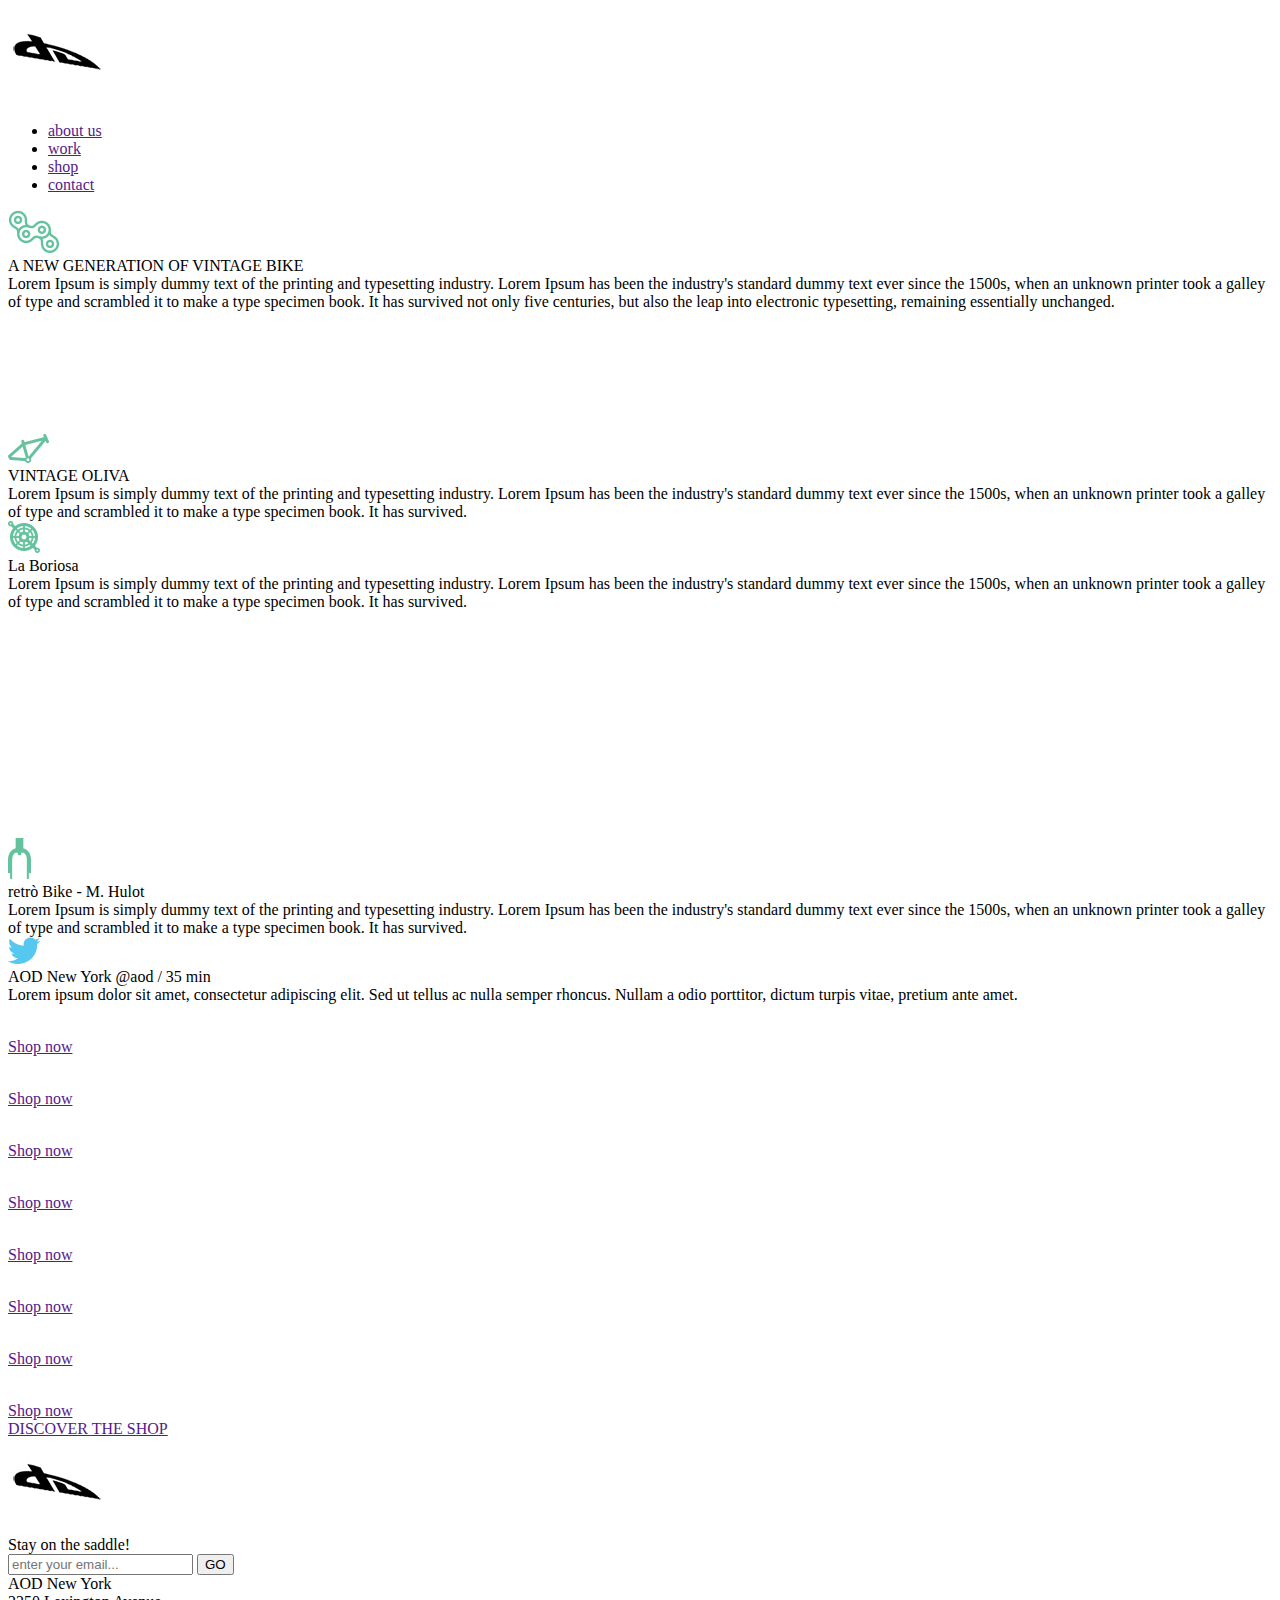
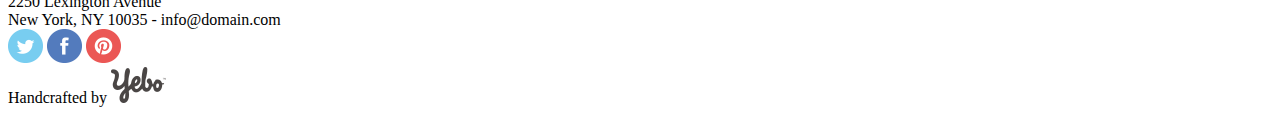
==== index.html @ 82751cbf "add files" ====
<!DOCTYPE html>
<html lang="en">
	 <head>
	<meta charset="UTF-8">
	<meta http-equiv="X-UA-Compatible" content="IE=edge">
	<meta name="viewport" content="width=device-width, initial-scale=1.0">
	<link rel="stylesheet" href="css/style.min.css">
	<title>MainPage</title>
</head>
	<body>
		<div class="wrapper">
			<header class="header">
   <div class="header__container _container">
      <div class="header__body">
         <div class="header__logo">
            <img src="img/logo_1.png" alt="logo">
         </div>
         <nav class="header__menu menu">
            <div class="menu__icon icon-menu">
               <span></span>
               <span></span>
               <span></span>
            </div>
            <div class="menu__body">
               <ul class="menu__list">
                  <li><a href="" class="menu__link">about us</a></li>
                  <li><a href="" class="menu__link">work</a></li>
                  <li><a href="" class="menu__link">shop</a></li>
                  <li><a href="" class="menu__link">contact</a></li>
               </ul>
            </div>
         </nav>
      </div>
   </div>
</header>
			<main class="page">
				<div class="main-screen">
					<div class="main-screen__bg ibg">
					</div>
				</div>
				<section class="generation">
					<div class="generation__container _container">
						<div class="generation__icon">
							<img src="img/icon_126.png" alt="">
						</div>
						<div class="generation__title">A NEW GENERATION OF VINTAGE BIKE</div>
						<div class="generation__text">Lorem Ipsum is simply 
							dummy text of the printing and typesetting industry. 
							Lorem Ipsum has been the industry's standard dummy 
							text ever since the 1500s, when an unknown printer 
							took a galley of type and scrambled it to make a 
							type specimen book. It has survived not only five 
							centuries, but also the leap into electronic 
							typesetting, remaining essentially unchanged.</div>
					</div>
				</section>
				<section class="brands">
					<div class="brands__row">
						<div class="brands__collumn brands__collumn_b1">  
							<a href="" class="brands__item">
								<div class="brands__logo">
									<img src="img/logo_76.png" alt="">
								</div>
							</a>
						</div>
						<div class="brands__collumn">
							<div class="brands__content">
								<div class="brands__icon">
									<img src="img/icon_78.png" alt="">
								</div>
								<div class="brands__title">VINTAGE OLIVA</div>
								<div class="brands__text">Lorem Ipsum is simply dummy text of 
									the printing and typesetting industry. Lorem Ipsum has been 
									the industry's standard dummy text ever since the 1500s, when 
									an unknown printer took a galley of type and scrambled it to 
									make a type specimen book. It has survived.</div>
							</div>
							<div class="brands_image1">
							</div>
						</div>
					</div>
					<div class="brands__row">
						<div class="brands__collumn">
							<div class="brands__content">
								<div class="brands__icon">
									<img src="img/icon_93.png" alt="">
								</div>
								<div class="brands__title">La Boriosa</div>
								<div class="brands__text">Lorem Ipsum is simply dummy text of 
									the printing and typesetting industry. Lorem Ipsum has been 
									the industry's standard dummy text ever since the 1500s, when 
									an unknown printer took a galley of type and scrambled it to 
									make a type specimen book. It has survived.</div>
							</div>
							<div class="brands_image2">
							</div>
						</div>
						<div class="brands__collumn brands__collumn_b2">  
							<a href="" class="brands__item">
								<div class="brands__logo">
									<img src="img/logo_83.png" alt="">
								</div>
							</a>
						</div>
					</div>
					<div class="brands__row">
						<div class="brands__collumn brands__collumn_b3">  
							<a href="" class="brands__item">
								<div class="brands__logo">
									<img src="img/logo_114.png" alt="">
								</div>
							</a>
						</div>
						<div class="brands__collumn">
							<div class="brands__content">
								<div class="brands__icon">
									<img src="img/icon_129.png" alt="">
								</div>
								<div class="brands__title">retrò Bike - M. Hulot</div>
								<div class="brands__text">Lorem Ipsum is simply dummy 
									text of the printing and typesetting industry. 
									Lorem Ipsum has been the industry's standard 
									dummy text ever since the 1500s, when an unknown 
									printer took a galley of type and scrambled it to 
									make a type specimen book. It has survived.</div>
							</div>
							<div class="brands_image3">
							</div>
						</div>
						<div class="brands__collumn brands__collumn_b4">
						</div>
					</div>
				</section>
				<section class="slider">
					<div class="slider__container _container">
						<div class="slider__body">
							<div class="slider__item">
								<div class="slider__icon">
									<img src="img/icon_130.png" alt="">
								</div>
								<div class="slider__title">AOD New York @aod <span>/ 35 min</span></div>
								<div class="slider__text">Lorem ipsum dolor sit amet, 
									consectetur adipiscing elit. Sed ut tellus ac nulla semper 
									rhoncus. Nullam a odio porttitor, dictum turpis vitae, 
									pretium ante amet.</div>
							</div>
						</div>
					</div>
				</section>
				<section class="shop">
					<div class="shop__body">
						<div class="shop__collumn shop__collumn_b">
							<div class="shop__block block-shop">
								<div class="block-shop__row">
									<div class="block-shop__collumn_1">
										<a href="" class="block-shop__item">
											<div class="block-shop__logo">
												<img src="img/shape_13_169.png" alt="">
												<br>Shop now
											</div>
										</a>
									</div>
									<div class="block-shop__collumn_2">
										<a href="" class="block-shop__item">
											<div class="block-shop__logo">
												<img src="img/shape_13_169.png" alt="">
												<br>Shop now
											</div>
										</a>
									</div>
								</div>
								<div class="block-shop__collumn_3">
									<a href="" class="block-shop__item block-shop__item_l">
										<div class="block-shop__logo">
											<img src="img/shape_13_169.png" alt="">
											<br>Shop now
										</div>
									</a>
								</div>
							</div>
						</div>
						<div class="shop__collumn">
							<div class="shop__block block-shop">
								<div class="block-shop__collumn_4">
									<a href="" class="block-shop__item block-shop__item_b">
										<div class="block-shop__logo">
											<img src="img/shape_13_169.png" alt="">
											<br>Shop now
										</div>
									</a>
								</div>
							</div>
						</div>
						<div class="shop__collumn">
							<div class="shop__block block-shop">
								<div class="block-shop__collumn_5">
									<a href="" class="block-shop__item block-shop__item_b">
										<div class="block-shop__logo">
											<img src="img/shape_13_169.png" alt="">
											<br>Shop now
										</div>
									</a>
								</div>
							</div>
						</div>
						<div class="shop__collumn shop__collumn_b">
							<div class="shop__block block-shop">
								<div class="block-shop__collumn_6">
									<a href="" class="block-shop__item block-shop__item_l">
										<div class="block-shop__logo">
											<img src="img/shape_13_169.png" alt="">
											<br>Shop now
										</div>
									</a>
								</div>
								<div class="block-shop__row">
									<div class="block-shop__collumn_7">
										<a href="" class="block-shop__item">
											<div class="block-shop__logo">
												<img src="img/shape_13_169.png" alt="">
												<br>Shop now
											</div>
										</a>
									</div>
									<div class="block-shop__collumn_8">
										<a href="" class="block-shop__item">
											<div class="block-shop__logo">
												<img src="img/shape_13_169.png" alt="">
												<br>Shop now
											</div>
										</a>
									</div>
								</div>
							</div>
						</div>
					</div>
					<div class="shop_footer">
						<a href="" class="shop__btn">DISCOVER THE SHOP</a>
					</div>
				</section>
				<div class="subscribe">
					<div class="subscribe__container _container">
						<div class="subscribe__body">
							<div class="subscribe__logo">
								<img src="img/logo_1.png" alt="">
							</div>
							<div class="subscribe__label">Stay on the saddle!</div>
							<form class="subscribe__form">
								<input class="subscribe__input" placeholder="enter your email...">
								<button type="submit" class="subscribe__btn">GO</button>
							</form>
						</div>
					</div>
				</div>
				<footer class="footer">
   <div class="footer_container _container">
      <div class="footer__body">
         <div class="footer__adress">AOD New York <br>
            2250 Lexington Avenue <br>
            New York, NY 10035 - info@domain.com</div>
         <div class="footer__social">
            <a href=""><img src="img/vector_smart_object_199.png" alt=""></a>
            <a href=""><img src="img/vector_smart_object_200.png" alt=""></a>
            <a href=""><img src="img/vector_smart_object_201.png" alt=""></a>
         </div>
         <div class="footer__mark">
               <span>Handcrafted by</span>
               <img src="img/y_e_b_o_logo_206.png" alt="">
         </div>
      </div>
   </div>
</footer>
			</main>
		</div>
		<script src="js/app.min.js"></script>
	</body>
</html>
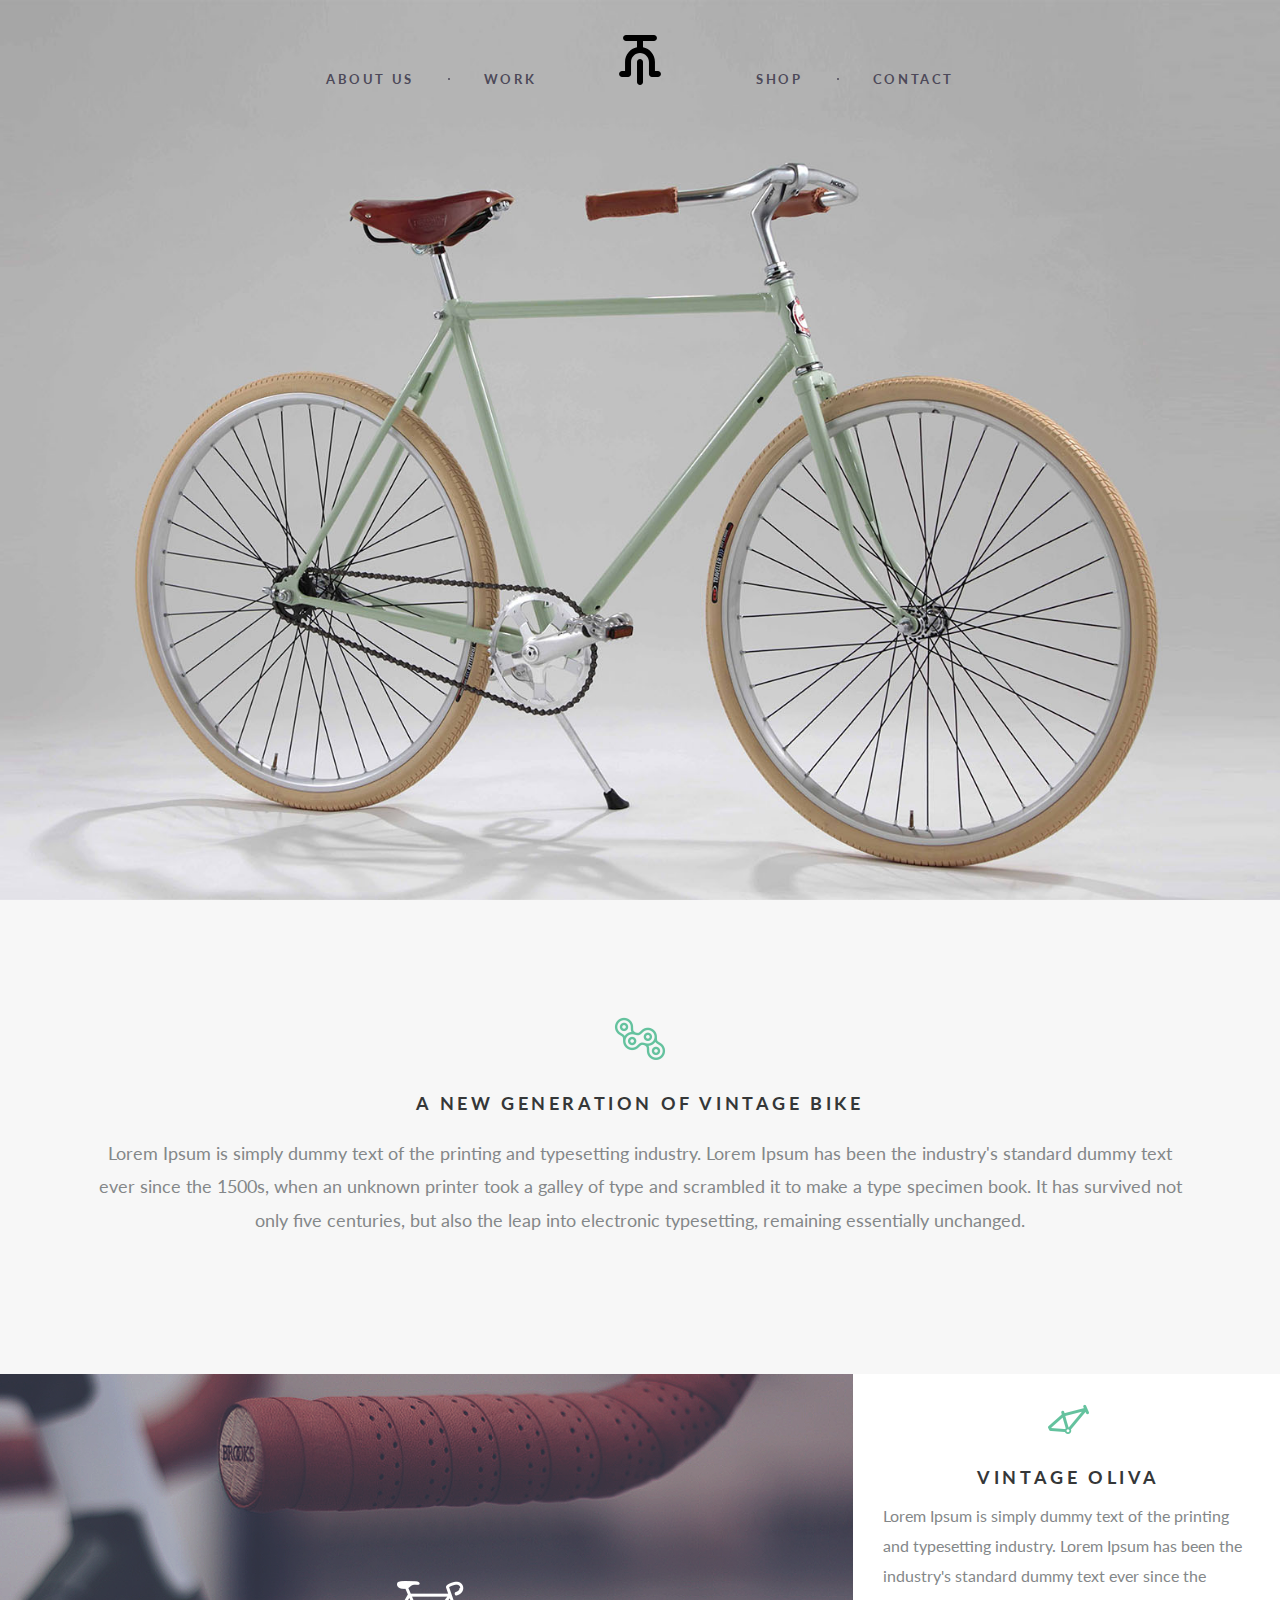
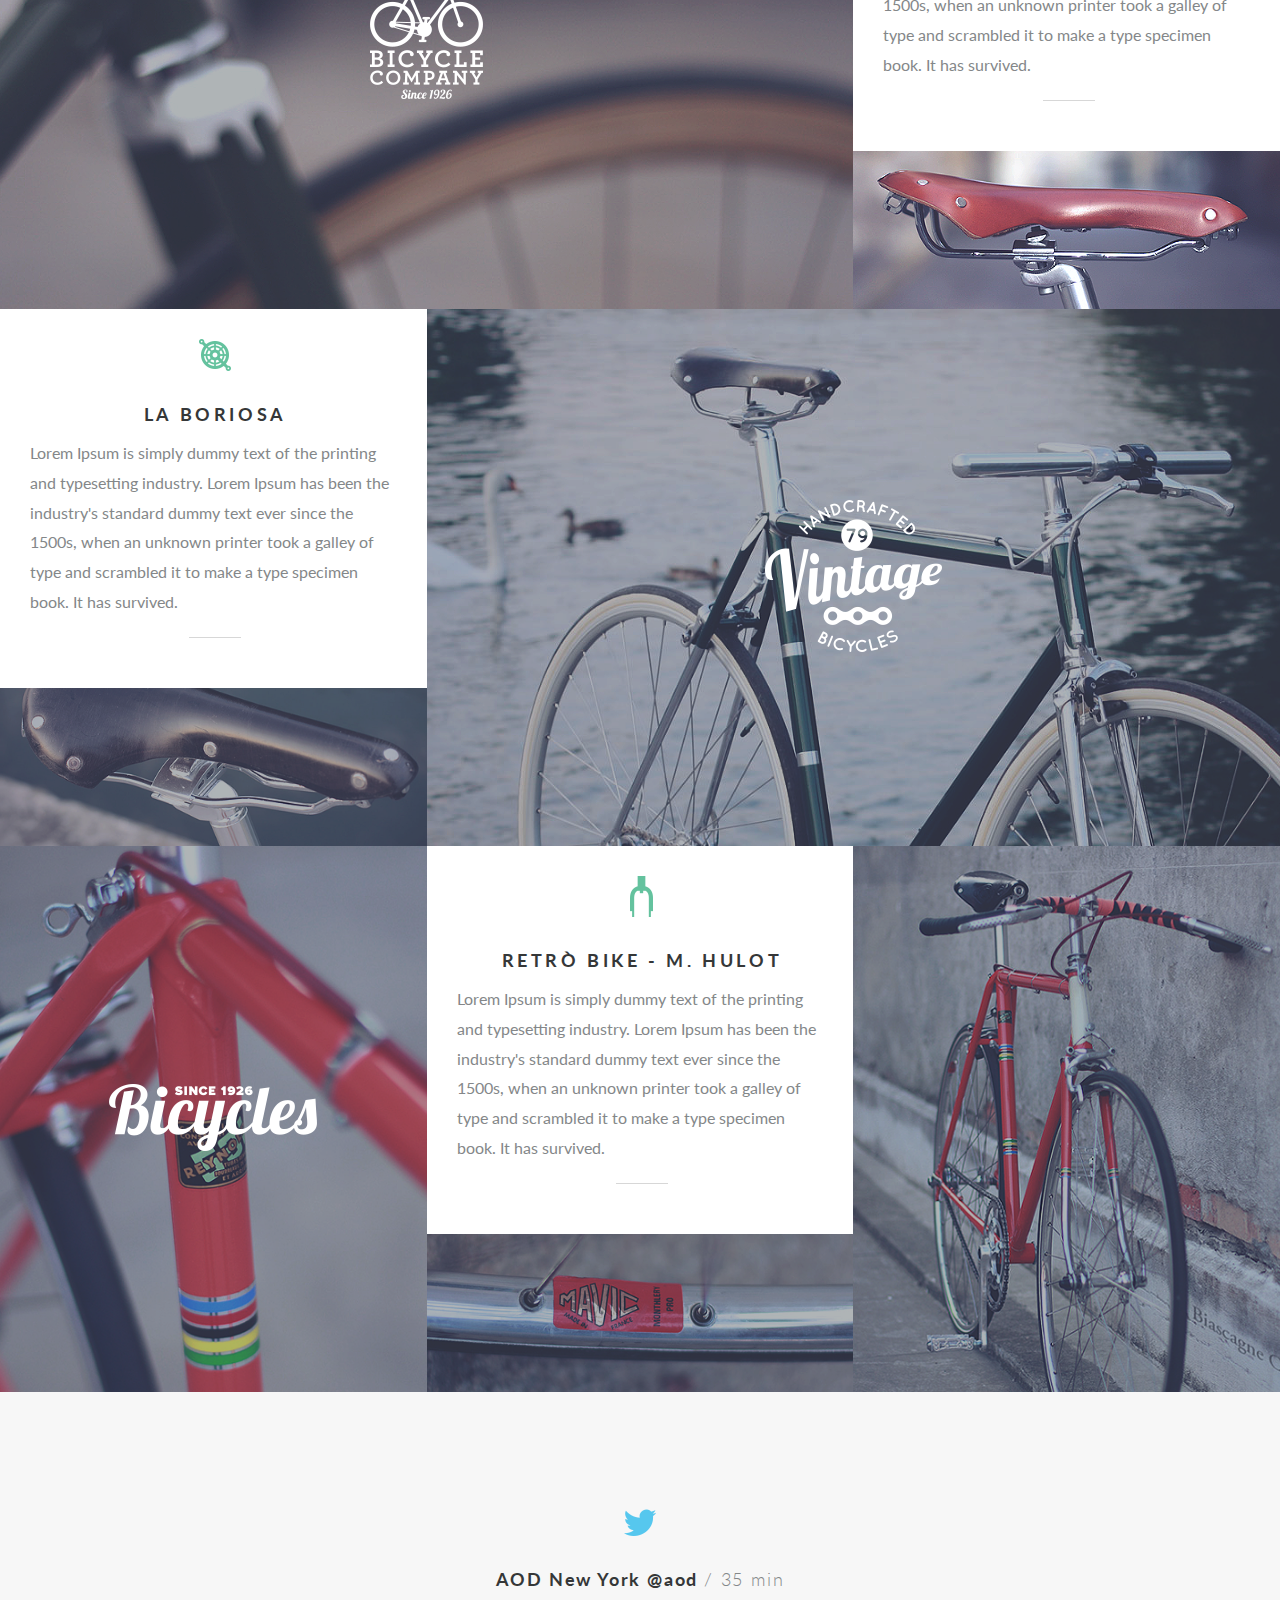
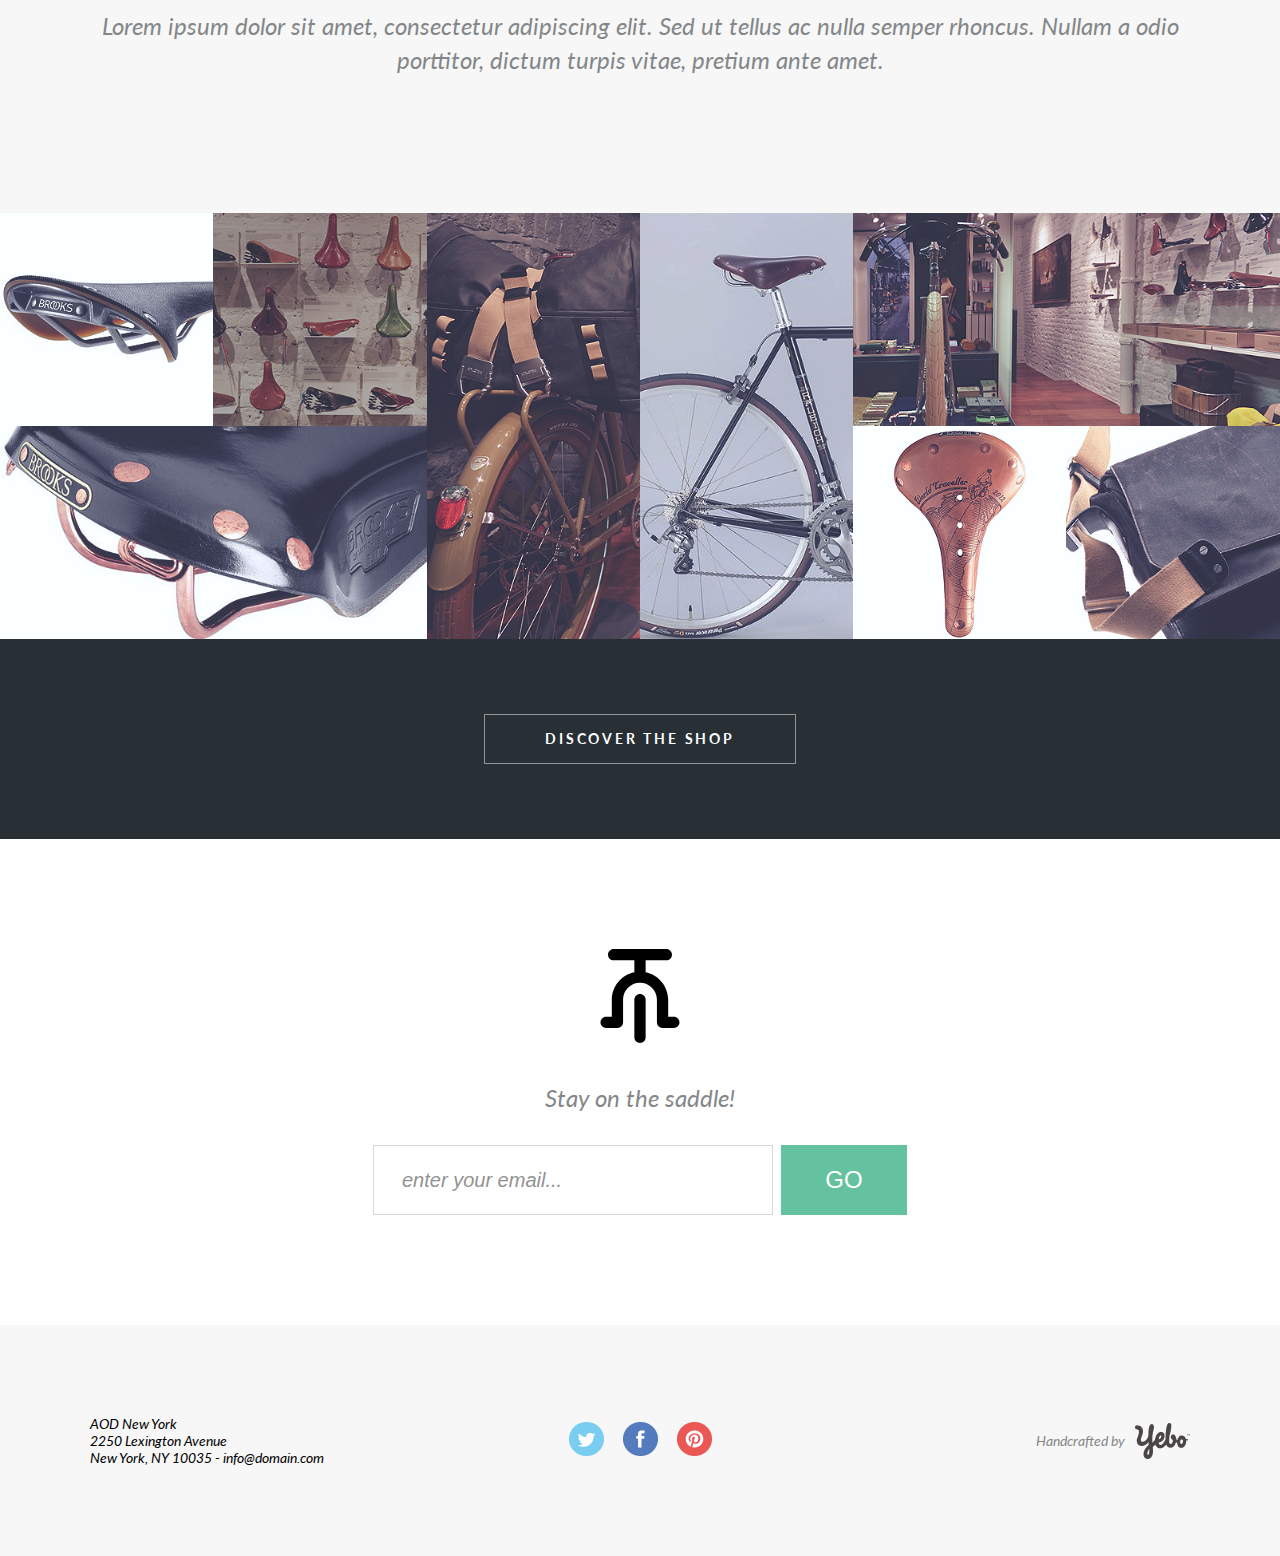
==== commit 1078c053: "add files" ====
--- a/index.html
+++ b/index.html
@@ -13,7 +13,7 @@
    <div class="header__container _container">
       <div class="header__body">
          <div class="header__logo">
-            <img src="img/logo_1.png" alt="logo">
+            <img src="img/logo_1.svg" alt="logo">
          </div>
          <nav class="header__menu menu">
             <div class="menu__icon icon-menu">
@@ -242,7 +242,7 @@
 					<div class="subscribe__container _container">
 						<div class="subscribe__body">
 							<div class="subscribe__logo">
-								<img src="img/logo_1.png" alt="">
+								<img src="img/logo_1.svg" alt="">
 							</div>
 							<div class="subscribe__label">Stay on the saddle!</div>
 							<form class="subscribe__form">
--- a/css/style.min.css
+++ b/css/style.min.css
@@ -0,0 +1,650 @@
+@import url("https://fonts.googleapis.com/css2?family=Lato:ital,wght@0,100;0,300;0,400;0,700;0,900;1,100;1,300;1,400;1,700;1,900&display=swap");
+* {
+  margin: 0;
+  padding: 0;
+  border: 0;
+  box-sizing: border-box;
+}
+
+ul, ol, li {
+  list-style: none;
+}
+
+a {
+  text-decoration: none;
+}
+
+html,
+body {
+  height: 100%;
+  font-family: Lato;
+}
+html._lock,
+body._lock {
+  overflow: hidden;
+}
+
+.wrapper {
+  overflow: hidden;
+  min-height: 100%;
+  display: flex;
+  flex-direction: column;
+}
+
+._container {
+  padding: 0px 15px;
+  max-width: 1130px;
+  margin: 0 auto;
+}
+
+.header {
+  z-index: 50;
+  margin: 35px 0px;
+  position: absolute;
+  width: 100%;
+}
+@media (max-width: 767px) {
+  .header {
+    margin: 20px 0px;
+  }
+}
+.header__body {
+  display: flex;
+  justify-content: center;
+  align-items: center;
+  height: 85px;
+}
+.header__logo {
+  position: absolute;
+  top: 0;
+  right: 50%;
+  transform: translate(50%, 0px);
+  z-index: 2;
+  width: 94px;
+  height: 94px;
+}
+.header__logo img {
+  width: 100%;
+  height: 53%;
+}
+@media (max-width: 767px) {
+  .menu__body {
+    position: fixed;
+    width: 100%;
+    height: 100%;
+    top: 0;
+    left: 0;
+    background-color: #4d4959;
+    transform: translate(0px, -100%);
+    transition: all 0.4s ease 0s;
+    opacity: 94%;
+    overflow: scroll;
+  }
+  .menu__body._active {
+    transform: translate(0px, 0px);
+  }
+}
+.menu__list {
+  display: flex;
+}
+.menu__list li {
+  padding: 0px 35px;
+  position: relative;
+}
+.menu__list li:nth-child(2) {
+  padding: 0px 110px 0px 35px;
+}
+.menu__list li:nth-child(3) {
+  padding: 0px 35px 0px 110px;
+}
+.menu__list li:nth-child(1)::after, .menu__list li:nth-child(3)::after {
+  content: "";
+  position: absolute;
+  width: 2px;
+  height: 2px;
+  background-color: #4d4959;
+  border-radius: 50%;
+  top: 50%;
+  right: 0;
+  margin: 0px -1px 0px 0px;
+}
+@media (max-width: 767px) {
+  .menu__list {
+    padding: 120px 0px 0px 0px;
+    flex-direction: column;
+    justify-content: center;
+    align-items: center;
+  }
+  .menu__list li {
+    padding: 0px 0px 20px 0px;
+  }
+  .menu__list li:nth-child(2), .menu__list li:nth-child(3) {
+    padding: 0px 0px 20px 0px;
+  }
+  .menu__list li:not(:last-child)::after {
+    content: "";
+    position: absolute;
+    width: 2px;
+    height: 2px;
+    background-color: #ffffff;
+    border-radius: 50%;
+    top: 75%;
+    right: 50%;
+  }
+}
+.menu__link {
+  z-index: 3;
+  font-size: 13px;
+  line-height: 1.2;
+  font-weight: 700;
+  text-transform: uppercase;
+  letter-spacing: 0.2em;
+  color: #4d4959;
+  border-bottom: 0;
+  transition: border-bottom 0.2s ease;
+}
+.menu__link:hover {
+  border-bottom: 5px double #6f6f6f;
+}
+@media (max-width: 767px) {
+  .menu__link {
+    color: #ffffff;
+    font-size: 20px;
+  }
+  .menu__link:hover {
+    border-bottom: 0;
+  }
+}
+
+.icon-menu {
+  display: none;
+}
+@media (max-width: 767px) {
+  .icon-menu {
+    display: block;
+    position: absolute;
+    width: 30px;
+    height: 18px;
+    right: 10px;
+    top: 0vh;
+    cursor: pointer;
+    z-index: 5;
+  }
+  .icon-menu span {
+    transition: all 0.3s ease 0s;
+    top: calc(50% - 1px);
+    left: 0px;
+    position: absolute;
+    width: 100%;
+    height: 2px;
+    background-color: #4d4959;
+  }
+  .icon-menu span:first-child {
+    top: 0px;
+  }
+  .icon-menu span:last-child {
+    top: auto;
+    bottom: 0px;
+  }
+  .icon-menu._active span {
+    background-color: #ffffff;
+    transform: scale(0);
+  }
+  .icon-menu._active span:first-child {
+    transform: rotate(-45deg);
+    top: calc(50% - 1px);
+  }
+  .icon-menu._active span:last-child {
+    transform: rotate(45deg);
+    top: calc(50% - 1px);
+  }
+}
+
+.footer {
+  background-color: #f7f7f7;
+  padding: 90px 0px;
+}
+@media (max-width: 900px) {
+  .footer {
+    padding: 40px 0px;
+  }
+}
+@media (max-width: 600px) {
+  .footer {
+    padding: 20px 0px;
+  }
+}
+.footer__body {
+  display: flex;
+  justify-content: center;
+  align-items: center;
+}
+@media (max-width: 520px) {
+  .footer__body {
+    flex-direction: column;
+    text-align: center;
+  }
+}
+.footer__adress {
+  flex: 0 1 33.33%;
+  font-size: 13.9px;
+  font-weight: 400;
+  font-style: italic;
+}
+.footer__social {
+  text-align: center;
+  flex: 0 1 33.33%;
+}
+.footer__social :nth-child(2) {
+  padding: 0px 15px;
+}
+@media (max-width: 520px) {
+  .footer__social {
+    margin: 20px 0px 15px 0px;
+  }
+}
+.footer__mark {
+  flex: 0 1 33.33%;
+  display: flex;
+  align-items: center;
+  justify-content: end;
+  font-size: 13.9px;
+  line-height: 17px;
+  font-weight: 400;
+  font-style: italic;
+  color: #848789;
+}
+.footer__mark img {
+  padding: 0px 0px 0px 10px;
+}
+
+.page {
+  position: absolute;
+  width: 100%;
+  height: 100%;
+  top: 0;
+  left: 0;
+  display: flex;
+  flex-direction: column;
+}
+
+.main-screen {
+  flex: 1 0 100%;
+}
+.main-screen__bg {
+  width: 100%;
+  height: 100%;
+  background: url("../img/bg_2.jpg");
+  background-position: center;
+  background-size: cover;
+  background-repeat: no-repeat;
+}
+
+.generation {
+  background-color: #f7f7f7;
+  text-align: center;
+  padding: 117px 0px 136px 0px;
+}
+@media (max-width: 900px) {
+  .generation {
+    padding: 57px 0px 76px 0px;
+  }
+}
+.generation__icon {
+  margin: 0px 0px 30px 0px;
+}
+.generation__title {
+  font-size: 18px;
+  line-height: 1.2;
+  font-weight: 700;
+  text-transform: uppercase;
+  letter-spacing: 0.2em;
+  color: #353738;
+  margin: 0px 0px 22px 0px;
+}
+.generation__text {
+  font-size: 18px;
+  line-height: 188.8888888889%;
+  font-weight: 400;
+  color: #848789;
+}
+
+.brands__row {
+  display: flex;
+}
+@media (max-width: 900px) {
+  .brands__row {
+    flex-direction: column;
+  }
+  .brands__row:not(:last-child) {
+    border-bottom: 2px double #b9b9b9;
+  }
+}
+.brands__collumn {
+  flex: 0 1 33.33%;
+}
+.brands__collumn_b1 {
+  flex: 0 1 66.66%;
+  background: url("../img/rectangle_1_54.png") center/cover no-repeat;
+}
+.brands__collumn_b2 {
+  flex: 0 1 66.66%;
+  background: url("../img/rectangle_1_copy_5_61.png") center/cover no-repeat;
+}
+@media (max-width: 900px) {
+  .brands__collumn_b2 {
+    order: -1;
+  }
+}
+.brands__collumn_b3 {
+  flex: 0 1 33.33%;
+  background: url("../img/rectangle_1_copy_6_63.png") center/cover no-repeat;
+}
+.brands__collumn_b4 {
+  flex: 0 1 33.33%;
+  background: url("../img/rectangle_1_copy_6_64.png") center/cover no-repeat;
+}
+.brands__item {
+  display: flex;
+  height: 100%;
+  justify-content: center;
+  align-items: center;
+  transition: all 0.3s ease 0s;
+}
+@media (max-width: 900px) {
+  .brands__item {
+    padding: 26% 0px 27% 0px;
+  }
+}
+.brands__item:hover {
+  background-color: rgba(101, 195, 159, 0.643);
+}
+.brands__content {
+  padding: 60px 66px 60px 66px;
+}
+@media (max-width: 1400px) {
+  .brands__content {
+    padding: 30px 26px 50px 30px;
+  }
+}
+.brands__icon {
+  text-align: center;
+  margin: 0px 0px 30px 0px;
+}
+.brands__title {
+  text-align: center;
+  font-size: 18px;
+  line-height: 1.2;
+  font-weight: 700;
+  text-transform: uppercase;
+  letter-spacing: 0.2em;
+  color: #353738;
+  margin: 0px 0px 12px 0px;
+}
+.brands__text {
+  font-size: 16px;
+  line-height: 187.5%;
+  font-weight: 400;
+  color: #848789;
+}
+.brands__text:after {
+  content: "";
+  display: block;
+  margin: 40px auto 0px;
+  width: 52px;
+  height: 1px;
+  background-color: #d7d7d7;
+}
+@media (max-width: 1400px) {
+  .brands__text:after {
+    margin: 20px auto 0px;
+  }
+}
+.brands_image1 {
+  background: url("../img/rectangle_1_copy_2_56.png");
+  background-position: center;
+  background-size: cover;
+  background-repeat: no-repeat;
+  padding: 0px 0px 37% 0px;
+}
+.brands_image2 {
+  background: url("../img/rectangle_1_copy_3_59.png");
+  background-position: center;
+  background-size: cover;
+  background-repeat: no-repeat;
+  padding: 0px 0px 37% 0px;
+}
+.brands_image3 {
+  background: url("../img/rectangle_1_copy_6_65.png");
+  background-position: center;
+  background-size: cover;
+  background-repeat: no-repeat;
+  padding: 0px 0px 37% 0px;
+}
+
+.slider {
+  background-color: #f7f7f7;
+  text-align: center;
+  padding: 117px 0px 136px 0px;
+}
+@media (max-width: 900px) {
+  .slider {
+    padding: 57px 0px 76px 0px;
+  }
+}
+.slider__icon {
+  margin: 0px 0px 30px 0px;
+}
+.slider__title {
+  font-size: 18px;
+  line-height: 1.2;
+  font-weight: 700;
+  letter-spacing: 0.1em;
+  color: #353738;
+  margin: 0px 0px 18px 0px;
+}
+.slider__title span {
+  font-weight: 300;
+  color: #848789;
+}
+.slider__text {
+  font-size: 24px;
+  line-height: 34px;
+  font-weight: 400;
+  font-style: italic;
+  color: #848789;
+}
+
+.shop__body {
+  display: flex;
+}
+@media (max-width: 900px) {
+  .shop__body {
+    flex-wrap: wrap;
+  }
+}
+.shop__collumn {
+  flex: 0 1 16.66%;
+}
+@media (max-width: 900px) {
+  .shop__collumn {
+    flex: 0 1 50%;
+  }
+}
+.shop__collumn_b {
+  flex: 0 1 33.33%;
+}
+@media (max-width: 900px) {
+  .shop__collumn_b {
+    flex: 0 1 100%;
+  }
+}
+.shop .block-shop__row {
+  display: flex;
+}
+.shop .block-shop__collumn_1 {
+  flex: 0 1 50%;
+  background: url("../img/rectangle_3_118.png") center/cover no-repeat;
+}
+.shop .block-shop__collumn_2 {
+  flex: 0 1 50%;
+  background: url("../img/rectangle_3_copy_137.png") center/cover no-repeat;
+}
+.shop .block-shop__collumn_3 {
+  background: url("../img/rectangle_3_copy_3_139.png") center/cover no-repeat;
+}
+.shop .block-shop__collumn_4 {
+  background: url("../img/rectangle_1_copy_8_140.png") center/cover no-repeat;
+}
+.shop .block-shop__collumn_5 {
+  background: url("../img/rectangle_1_copy_7_136.png") center/cover no-repeat;
+}
+.shop .block-shop__collumn_6 {
+  background: url("../img/rectangle_3_copy_4_141.png") center/cover no-repeat;
+}
+.shop .block-shop__collumn_7 {
+  flex: 0 1 50%;
+  background: url("../img/rectangle_3_copy_6_143.png") center/cover no-repeat;
+}
+.shop .block-shop__collumn_8 {
+  flex: 0 1 50%;
+  background: url("../img/rectangle_3_copy_7_144.png") center/cover no-repeat;
+}
+.shop .block-shop__item {
+  position: relative;
+  display: flex;
+  align-items: center;
+  justify-content: center;
+  width: 100%;
+  height: 100%;
+  transition: all 0.3s ease 0s;
+  background-color: rgba(101, 195, 159, 0.643);
+  padding: 0px 0px 100% 0px;
+  opacity: 0;
+}
+.shop .block-shop__item:hover {
+  opacity: 1;
+}
+.shop .block-shop__item_b {
+  padding: 0px 0px 200% 0px;
+}
+.shop .block-shop__item_l {
+  padding: 0px 0px 50% 0px;
+}
+.shop .block-shop__logo {
+  position: absolute;
+  top: 50%;
+  transform: translate(0px, -50%);
+  text-align: center;
+  font-size: 14px;
+  line-height: 1.2;
+  font-weight: 700;
+  text-transform: uppercase;
+  letter-spacing: 0.2em;
+  color: #ffffff;
+}
+.shop_footer {
+  background-color: #282f35;
+  text-align: center;
+  padding: 75px 0px;
+}
+.shop__btn {
+  padding: 0px 60px;
+  display: inline-block;
+  height: 50px;
+  font-size: 14px;
+  line-height: 48px;
+  font-weight: 700;
+  text-transform: uppercase;
+  letter-spacing: 0.2em;
+  color: #ffffff;
+  border: 1px solid rgba(255, 255, 255, 0.49);
+  transition: all 0.2s ease;
+}
+.shop__btn:hover {
+  background-color: #91919154;
+}
+@media (max-width: 426px) {
+  .shop__btn {
+    padding: 0px 20px;
+  }
+}
+
+.subscribe {
+  padding: 110px 0px;
+}
+@media (max-width: 900px) {
+  .subscribe {
+    padding: 60px 0px;
+  }
+}
+.subscribe__container {
+  max-width: 564px;
+}
+.subscribe__body {
+  text-align: center;
+}
+.subscribe__logo {
+  padding: 0px 0px 35px 0px;
+}
+.subscribe__logo img {
+  width: 94px;
+}
+.subscribe__label {
+  padding: 0px 0px 30px 0px;
+  font-size: 24px;
+  line-height: 34px;
+  font-weight: 400;
+  font-style: italic;
+  color: #848789;
+}
+.subscribe__form {
+  display: flex;
+}
+@media (max-width: 426px) {
+  .subscribe__form {
+    flex-wrap: wrap;
+    justify-content: center;
+  }
+}
+.subscribe__input {
+  max-width: 100%;
+  height: 70px;
+  flex: 1 1 auto;
+  border: 1px solid #d3d7d9;
+  margin: 0px 8px 0px 0px;
+  padding: 0px 28px 0px 28px;
+  font-size: 20px;
+  line-height: 24px;
+  font-weight: 400;
+  color: #929292;
+}
+@media (max-width: 426px) {
+  .subscribe__input {
+    margin: 0px 0px 15px 0px;
+  }
+}
+.subscribe input::placeholder {
+  font-size: 20px;
+  line-height: 24px;
+  font-weight: 400;
+  font-style: italic;
+  color: #929292;
+}
+.subscribe input:focus::placeholder {
+  color: transparent;
+}
+.subscribe__btn {
+  display: flex;
+  justify-content: center;
+  align-items: center;
+  background-color: #64c29e;
+  width: 126px;
+  height: 70px;
+  flex: 0 1 auto;
+  cursor: pointer;
+  font-size: 24px;
+  line-height: 24px;
+  font-weight: 300;
+  color: #ffffff;
+}